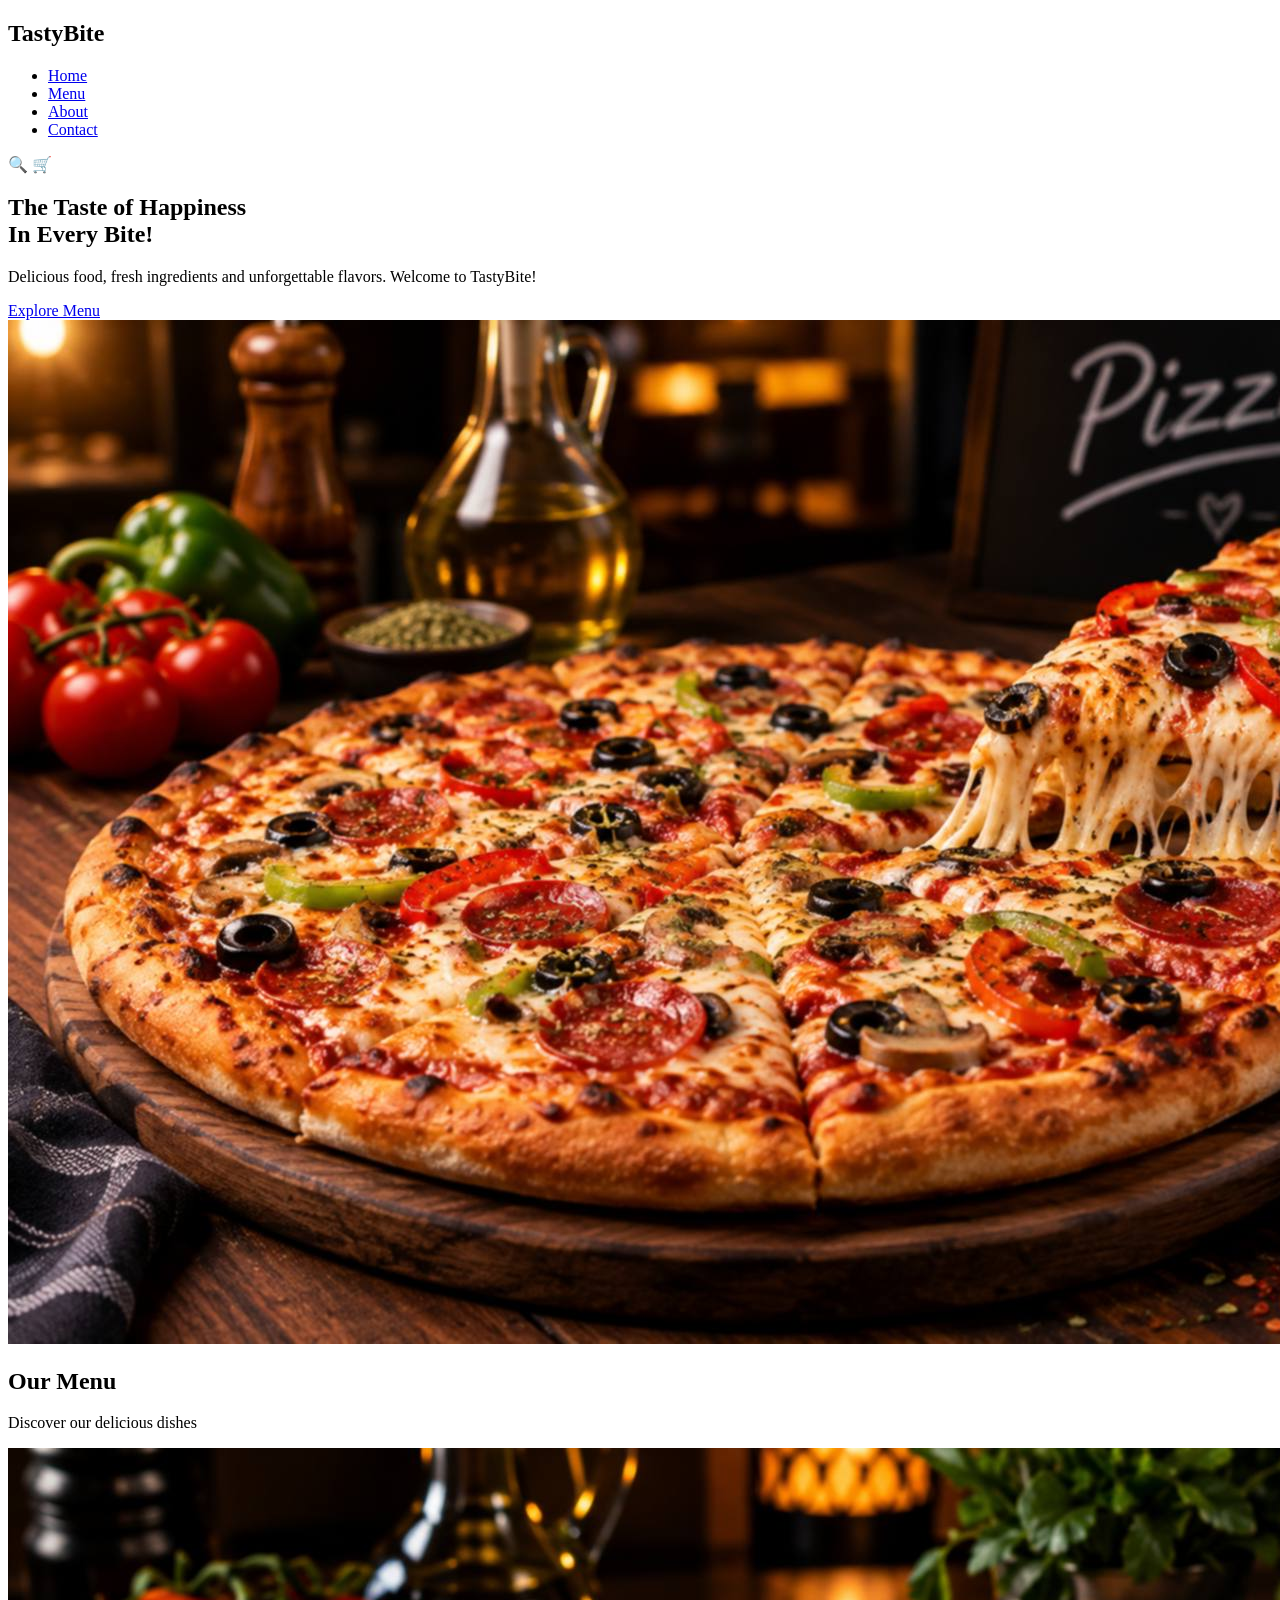
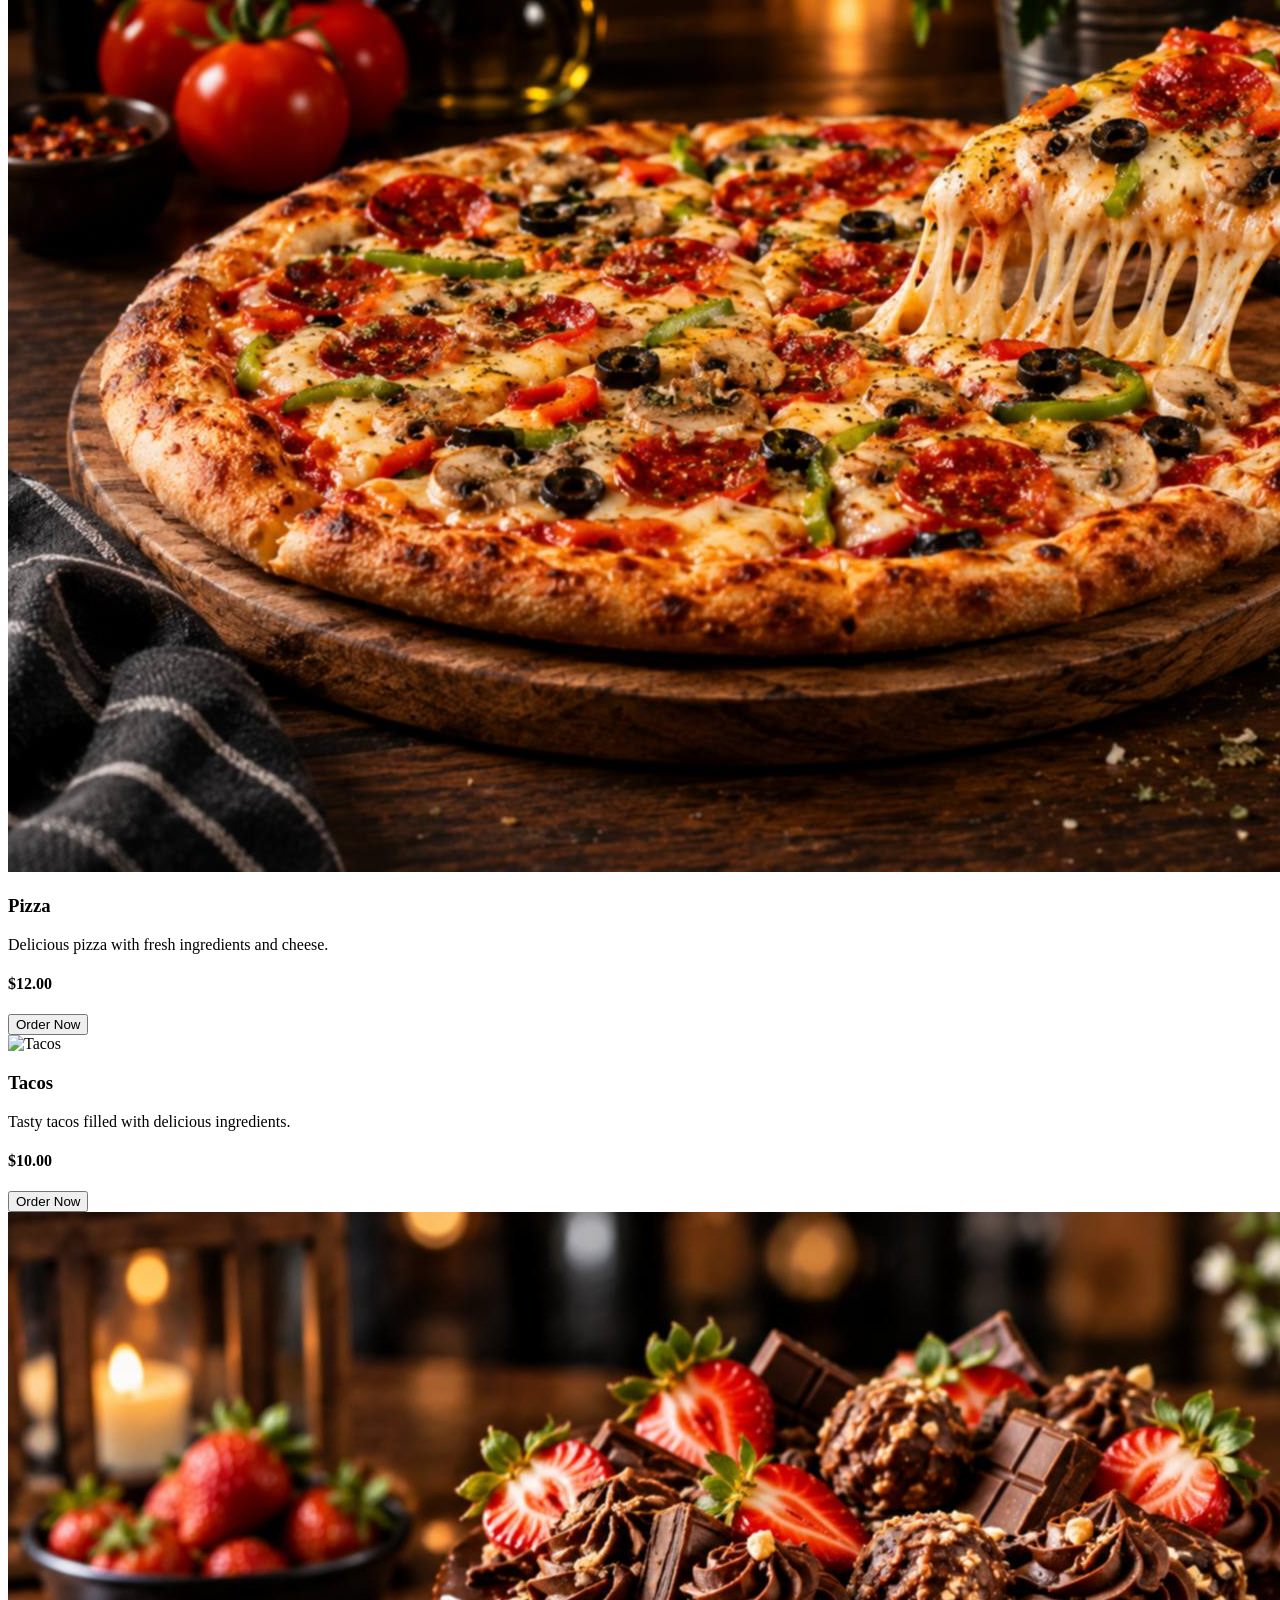
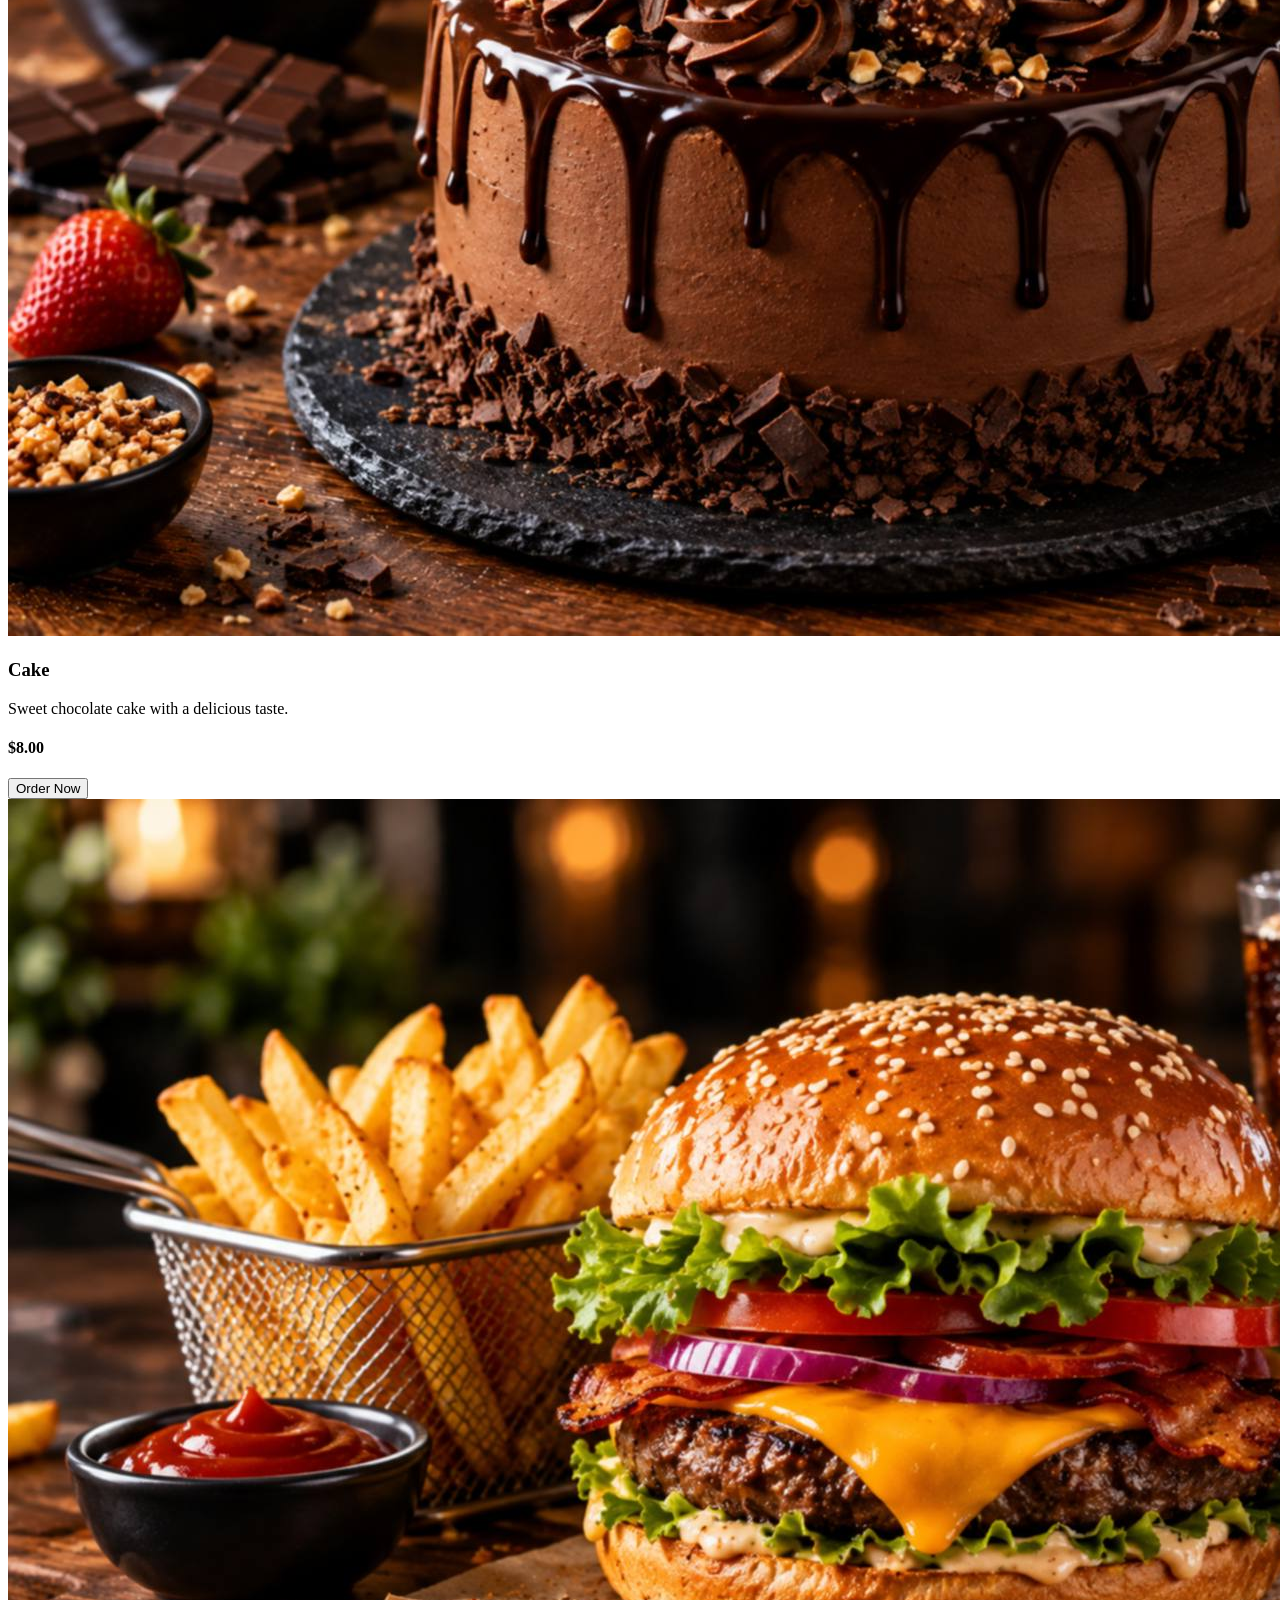
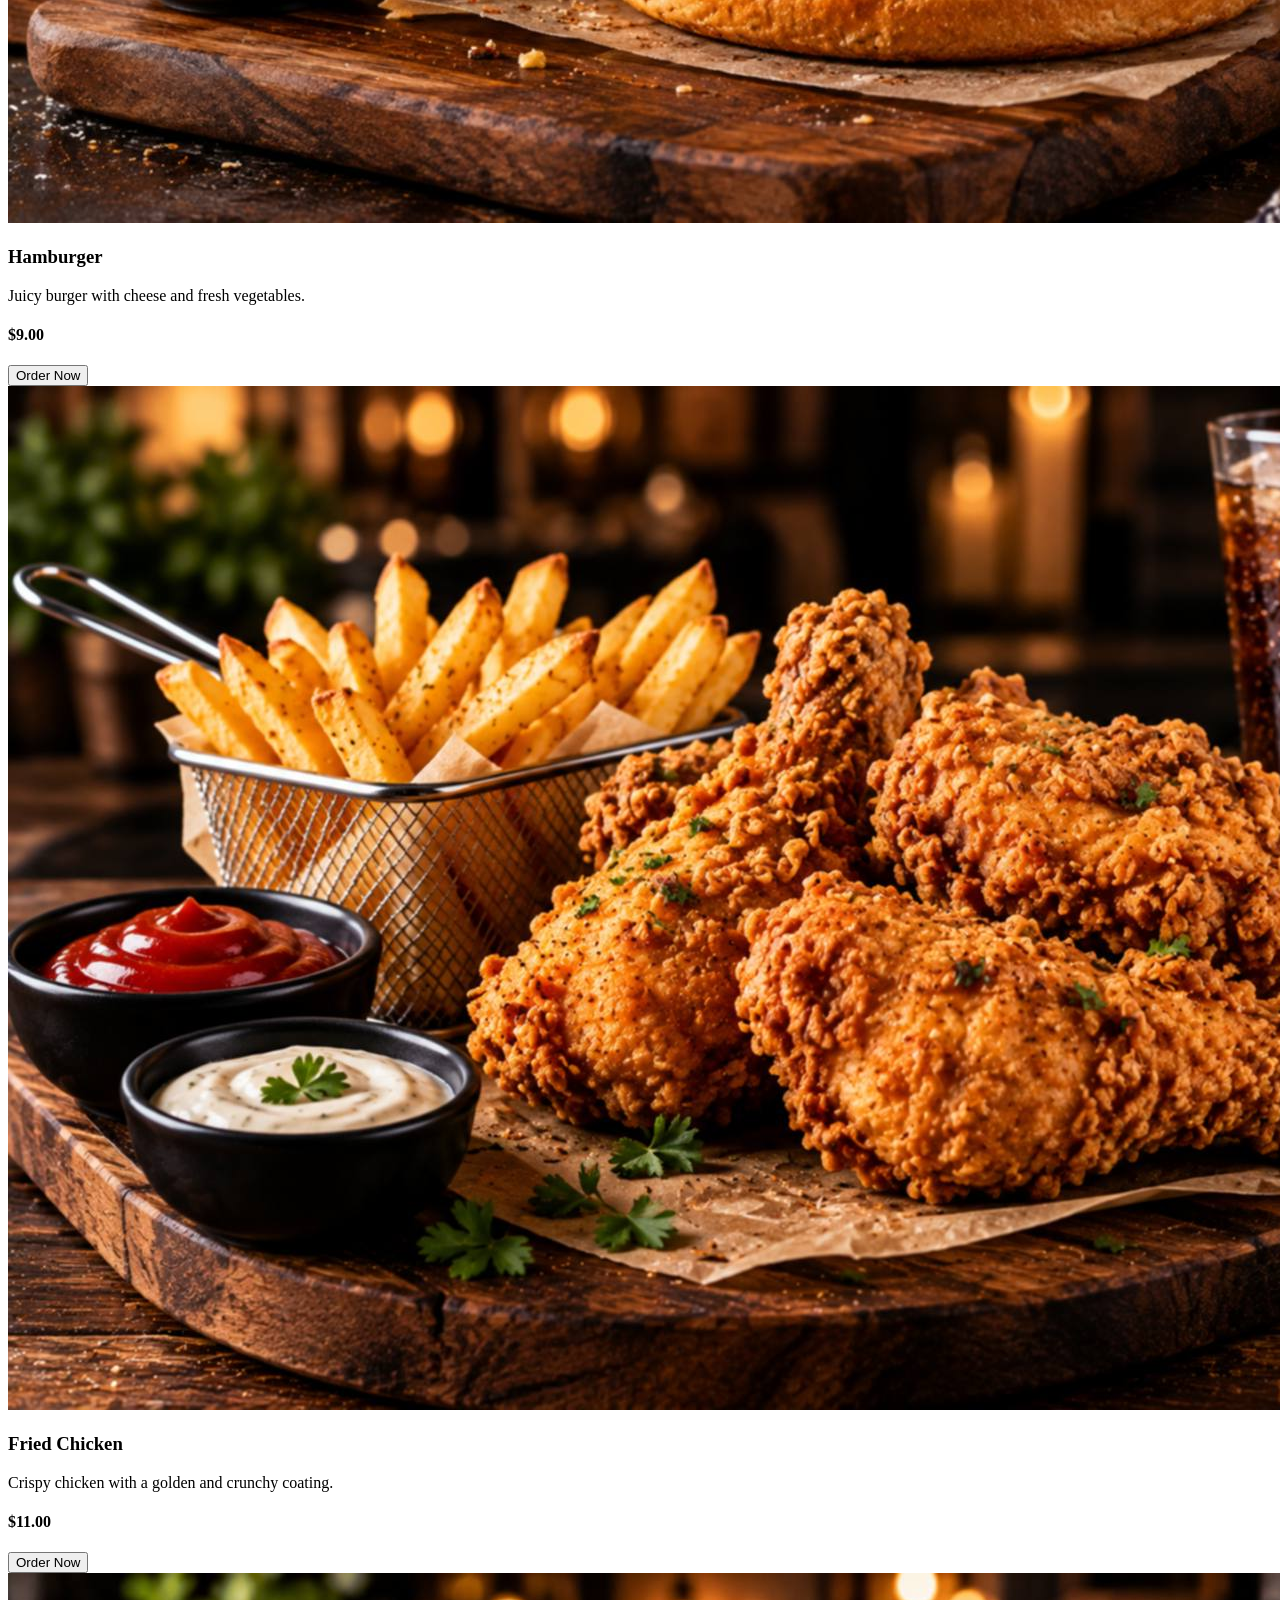
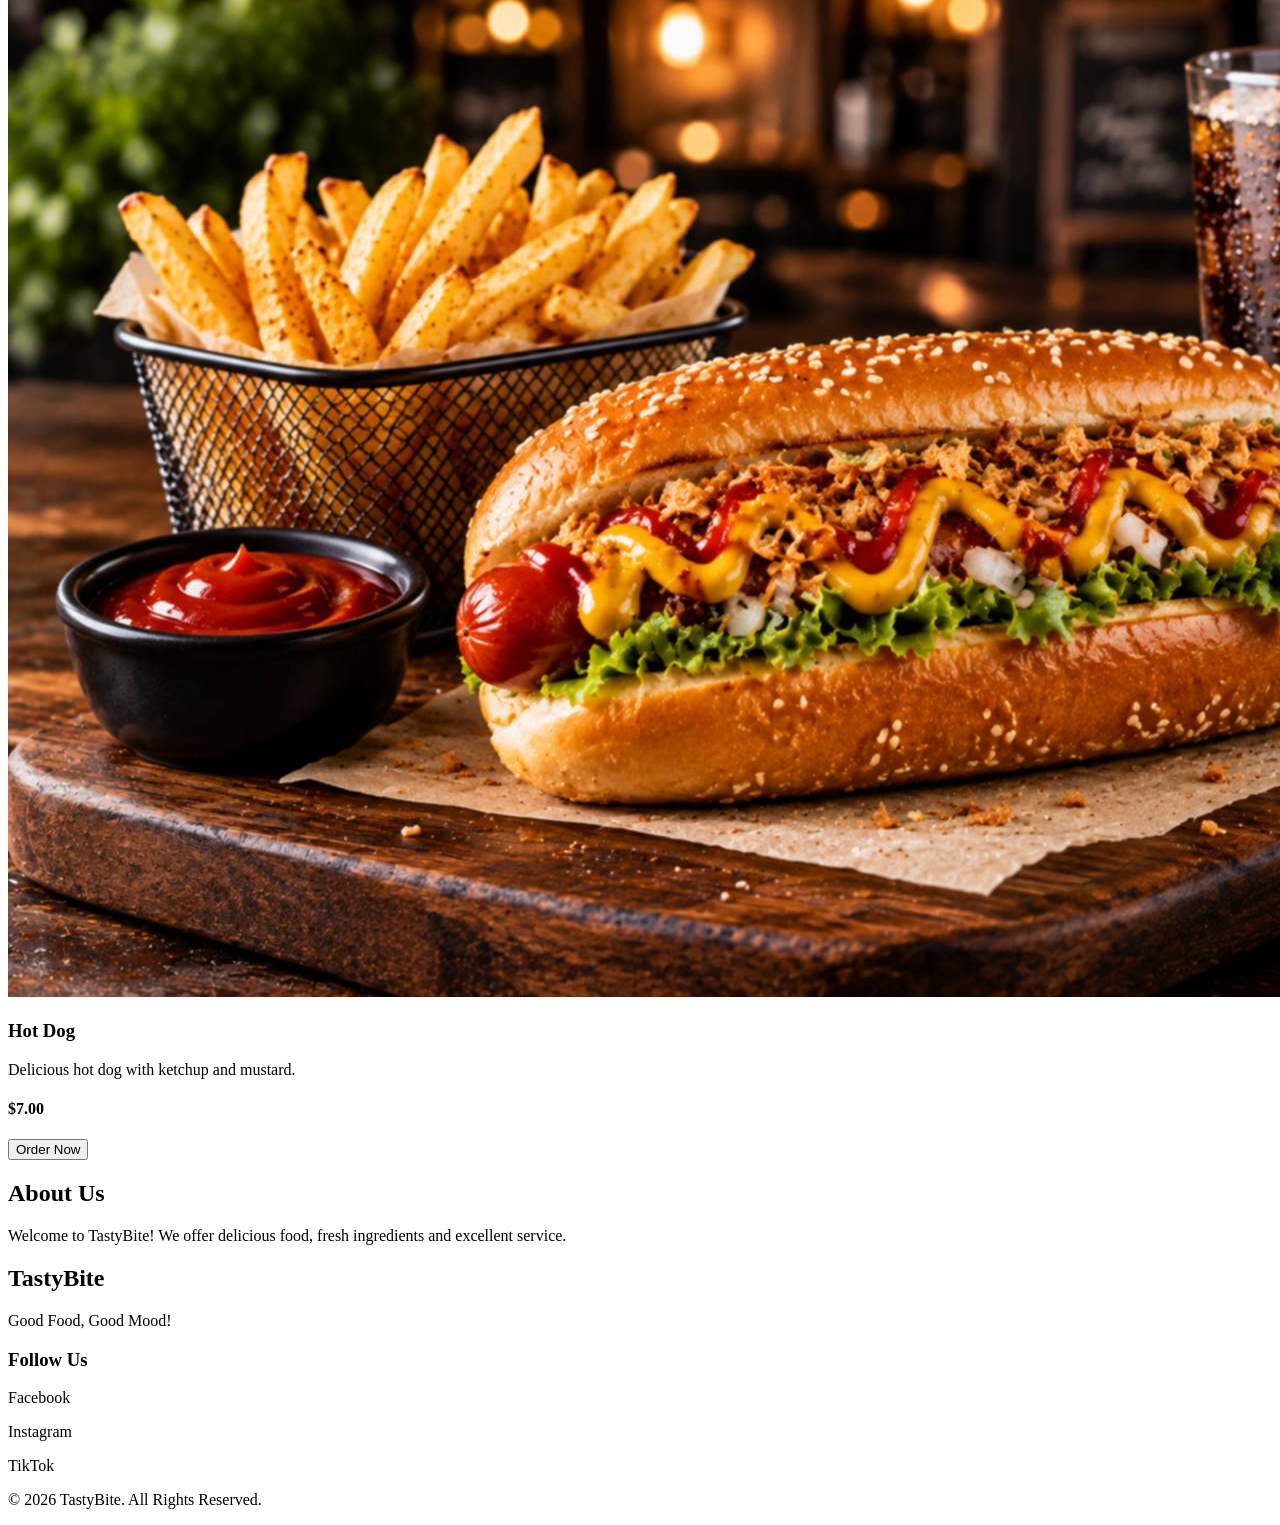
==== index.html @ d276402a "FIRST COMMIT" ====
<!DOCTYPE html>
<html lang="en">
  <head>
    <meta charset="UTF-8" />
    <meta name="viewport" content="width=device-width, initial-scale=1.0" />

    <title>TastyBite - Restaurant</title>

    <link rel="stylesheet" href="style.css" />
  </head>

  <body>
    <!-- HEADER -->
    <header>
      <nav class="navbar">
        <div class="logo">
          <h1>Tasty<span>Bite</span></h1>
        </div>

        <ul class="nav-links">
          <li><a href="#home">Home</a></li>
          <li><a href="#menu">Menu</a></li>
          <li><a href="#about">About</a></li>
          <li><a href="#contact">Contact</a></li>
        </ul>

        <div class="nav-icons">
          <span>🔍</span>
          <span>🛒</span>
        </div>
      </nav>
    </header>

    <!-- HOME SECTION -->
    <section class="hero" id="home">
      <div class="hero-content">
        <h2>
          The Taste of Happiness
          <br />
          In Every Bite!
        </h2>

        <p>
          Delicious food, fresh ingredients and unforgettable flavors. Welcome
          to TastyBite!
        </p>

        <a href="#menu" class="btn">Explore Menu</a>
      </div>

      <div class="hero-image">
        <img src="images/pizza1.jpeg" alt="Delicious Pizza" />
      </div>
    </section>

    <!-- MENU SECTION -->
    <section class="menu" id="menu">
      <div class="section-title">
        <h2>Our <span>Menu</span></h2>

        <p>Discover our delicious dishes</p>
      </div>

      <div class="menu-container">
        <!-- PIZZA -->
        <div class="food-card">
          <img src="images/pizza.jpeg" alt="Pizza" />

          <div class="food-info">
            <h3>Pizza</h3>

            <p>Delicious pizza with fresh ingredients and cheese.</p>

            <h4>$12.00</h4>
            <a href="sarveur.html?food=Pizza">
              <button>Order Now</button>
            </a>
          </div>
        </div>

        <!-- TACOS -->
        <div class="food-card">
          <img src="images/tacos.jpeg" alt="Tacos" />

          <div class="food-info">
            <h3>Tacos</h3>

            <p>Tasty tacos filled with delicious ingredients.</p>

            <h4>$10.00</h4>
            <a href="sarveur.html?food=Tacos">
              <button>Order Now</button>
            </a>
          </div>
        </div>

        <!-- CAKE -->
        <div class="food-card">
          <img src="images/cake.jpeg" alt="Cake" />

          <div class="food-info">
            <h3>Cake</h3>

            <p>Sweet chocolate cake with a delicious taste.</p>

            <h4>$8.00</h4>

            <a href="sarveur.html?food=Cake">
              <button>Order Now</button>
            </a>
          </div>
        </div>

        <!-- HAMBURGER -->
        <div class="food-card">
          <img src="images/hamburger.jpeg" alt="Hamburger" />

          <div class="food-info">
            <h3>Hamburger</h3>

            <p>Juicy burger with cheese and fresh vegetables.</p>

            <h4>$9.00</h4>
            <a href="sarveur.html?food=Hamburger">
              <button>Order Now</button>
            </a>
          </div>
        </div>

        <!-- FRIED CHICKEN -->
        <div class="food-card">
          <img src="images/fried-chicken.jpeg" alt="Fried Chicken" />

          <div class="food-info">
            <h3>Fried Chicken</h3>

            <p>Crispy chicken with a golden and crunchy coating.</p>

            <h4>$11.00</h4>

            <a href="sarveur.html?food=Fried Chicken">
              <button>Order Now</button>
            </a>
          </div>
        </div>

        <!-- HOT DOG -->
        <div class="food-card">
          <img src="images/hot-dog.jpeg" alt="Hot Dog" />

          <div class="food-info">
            <h3>Hot Dog</h3>

            <p>Delicious hot dog with ketchup and mustard.</p>

            <h4>$7.00</h4>
            <a href="sarveur.html?food=Hot Dog">
              <button>Order Now</button>
            </a>
          </div>
        </div>
      </div>
    </section>

    <!-- ABOUT SECTION -->
    <section class="about" id="about">
      <h2>About <span>Us</span></h2>

      <p>
        Welcome to TastyBite! We offer delicious food, fresh ingredients and
        excellent service.
      </p>
    </section>
    <!-- FOOTER -->
    <footer id="contact">
      <div class="footer-content">
        <div class="footer-logo">
          <h2>Tasty<span>Bite</span></h2>
          <p>Good Food, Good Mood!</p>
        </div>
        <div class="social">
          <h3>Follow Us</h3>
          <p>Facebook</p>
          <p>Instagram</p>
          <p>TikTok</p>
        </div>
      </div>

      <p class="copyright">© 2026 TastyBite. All Rights Reserved.</p>
    </footer>

    <script src="script.js"></script>
  </body>
</html>
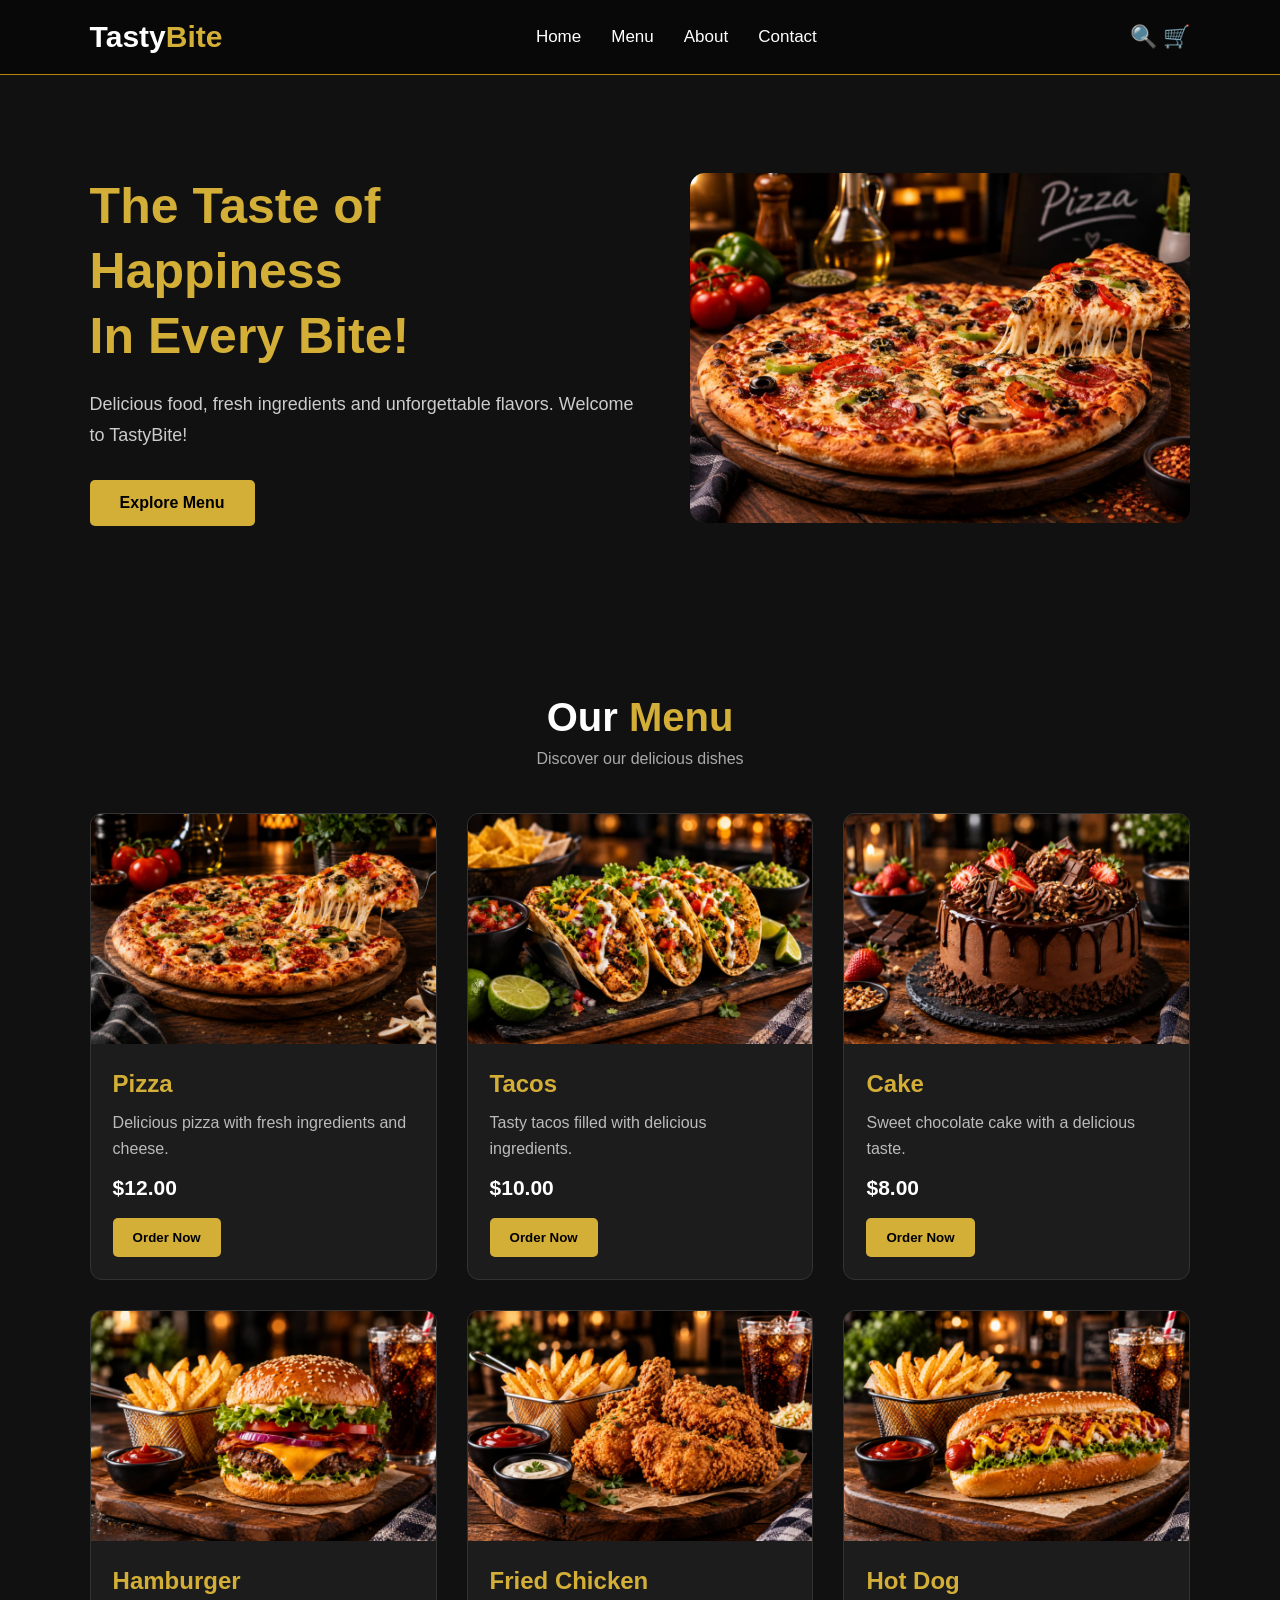
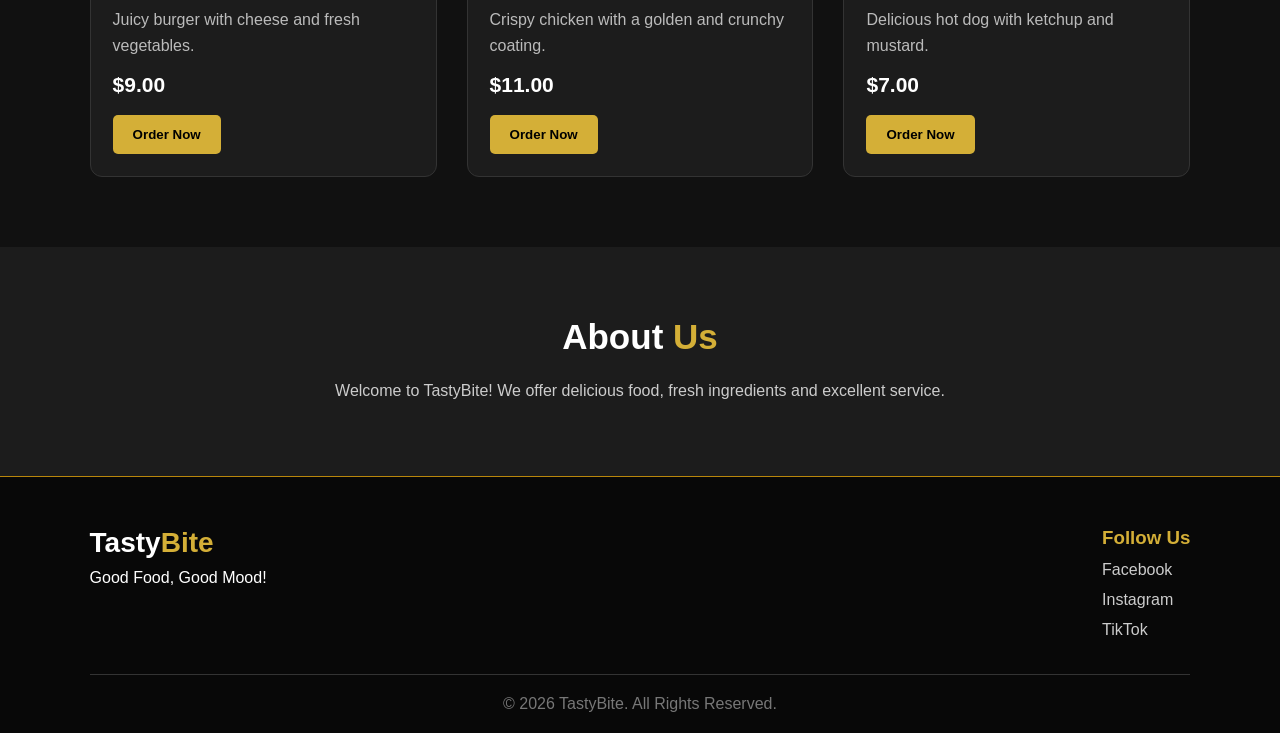
==== commit ada8c5c6: "ajouter JS" ====
--- a/index.html
+++ b/index.html
@@ -72,6 +72,7 @@
             <p>Delicious pizza with fresh ingredients and cheese.</p>
 
             <h4>$12.00</h4>
+
             <a href="sarveur.html?food=Pizza">
               <button>Order Now</button>
             </a>
@@ -88,6 +89,7 @@
             <p>Tasty tacos filled with delicious ingredients.</p>
 
             <h4>$10.00</h4>
+
             <a href="sarveur.html?food=Tacos">
               <button>Order Now</button>
             </a>
@@ -121,6 +123,7 @@
             <p>Juicy burger with cheese and fresh vegetables.</p>
 
             <h4>$9.00</h4>
+
             <a href="sarveur.html?food=Hamburger">
               <button>Order Now</button>
             </a>
@@ -154,6 +157,7 @@
             <p>Delicious hot dog with ketchup and mustard.</p>
 
             <h4>$7.00</h4>
+
             <a href="sarveur.html?food=Hot Dog">
               <button>Order Now</button>
             </a>
@@ -171,15 +175,19 @@
         excellent service.
       </p>
     </section>
+
     <!-- FOOTER -->
     <footer id="contact">
       <div class="footer-content">
         <div class="footer-logo">
           <h2>Tasty<span>Bite</span></h2>
+
           <p>Good Food, Good Mood!</p>
         </div>
+
         <div class="social">
           <h3>Follow Us</h3>
+
           <p>Facebook</p>
           <p>Instagram</p>
           <p>TikTok</p>
@@ -188,7 +196,5 @@
 
       <p class="copyright">© 2026 TastyBite. All Rights Reserved.</p>
     </footer>
-
-    <script src="script.js"></script>
   </body>
 </html>
--- a/style.css
+++ b/style.css
@@ -0,0 +1,434 @@
+/* GENERAL SETTINGS */
+
+* {
+  margin: 0;
+  padding: 0;
+  box-sizing: border-box;
+  font-family: Arial, sans-serif;
+  scroll-behavior: smooth;
+}
+
+body {
+  background-color: #111;
+  color: white;
+}
+
+
+/* NAVBAR */
+
+header {
+  background-color: #080808;
+  padding: 20px 7%;
+  border-bottom: 1px solid #b8860b;
+}
+
+.navbar {
+  display: flex;
+  justify-content: space-between;
+  align-items: center;
+}
+
+.logo h1 {
+  color: white;
+  font-size: 30px;
+}
+
+.logo span,
+.footer-logo span {
+  color: #d4af37;
+}
+
+.nav-links {
+  display: flex;
+  gap: 30px;
+  list-style: none;
+}
+
+.nav-links a {
+  text-decoration: none;
+  color: white;
+  font-size: 17px;
+  transition: 0.3s;
+}
+
+.nav-links a:hover {
+  color: #d4af37;
+}
+
+.nav-icons {
+  font-size: 22px;
+  cursor: pointer;
+}
+
+
+/* HERO SECTION */
+
+.hero {
+  min-height: 550px;
+  padding: 60px 7%;
+  display: flex;
+  align-items: center;
+  justify-content: space-between;
+  gap: 40px;
+}
+
+.hero-content {
+  max-width: 550px;
+}
+
+.hero-content h2 {
+  font-size: 50px;
+  line-height: 1.3;
+  margin-bottom: 20px;
+}
+
+.hero-content h2 {
+  color: #d4af37;
+}
+
+.hero-content p {
+  color: #ccc;
+  font-size: 18px;
+  line-height: 1.7;
+  margin-bottom: 30px;
+}
+
+.btn {
+  display: inline-block;
+  background-color: #d4af37;
+  color: black;
+  padding: 14px 30px;
+  text-decoration: none;
+  border-radius: 5px;
+  font-weight: bold;
+  transition: 0.3s;
+}
+
+.btn:hover {
+  background-color: white;
+  transform: scale(1.05);
+}
+
+.hero-image img {
+  width: 100%;
+  max-width: 500px;
+  height: 350px;
+  object-fit: cover;
+  border-radius: 15px;
+}
+
+
+/* MENU SECTION */
+
+.menu {
+  padding: 70px 7%;
+}
+
+.section-title {
+  text-align: center;
+  margin-bottom: 45px;
+}
+
+.section-title h2 {
+  font-size: 40px;
+  margin-bottom: 10px;
+}
+
+.section-title span {
+  color: #d4af37;
+}
+
+.section-title p {
+  color: #aaa;
+}
+
+
+/* FOOD CARDS */
+
+.menu-container {
+  display: grid;
+  grid-template-columns: repeat(3, 1fr);
+  gap: 30px;
+}
+
+.food-card {
+  background-color: #1c1c1c;
+  border: 1px solid #333;
+  border-radius: 12px;
+  overflow: hidden;
+  transition: 0.3s;
+}
+
+.food-card:hover {
+  transform: translateY(-10px);
+  border-color: #d4af37;
+}
+
+.food-card img {
+  width: 100%;
+  height: 230px;
+  object-fit: cover;
+}
+
+.food-info {
+  padding: 22px;
+}
+
+.food-info h3 {
+  color: #d4af37;
+  font-size: 24px;
+  margin-bottom: 12px;
+}
+
+.food-info p {
+  color: #bbb;
+  line-height: 1.6;
+  margin-bottom: 15px;
+}
+
+.food-info h4 {
+  color: white;
+  font-size: 21px;
+  margin-bottom: 18px;
+}
+
+.food-info button {
+  background-color: #d4af37;
+  color: black;
+  border: none;
+  padding: 12px 20px;
+  border-radius: 5px;
+  font-weight: bold;
+  cursor: pointer;
+  transition: 0.3s;
+}
+
+.food-info button:hover {
+  background-color: white;
+}
+
+
+/* ABOUT SECTION */
+
+.about {
+  text-align: center;
+  padding: 70px 7%;
+  background-color: #1c1c1c;
+}
+
+.about h2 {
+  font-size: 35px;
+  margin-bottom: 20px;
+}
+
+.about span {
+  color: #d4af37;
+}
+
+.about p {
+  color: #ccc;
+  line-height: 1.8;
+  max-width: 650px;
+  margin: auto;
+}
+
+
+/* FOOTER */
+
+footer {
+  background-color: #080808;
+  padding: 50px 7% 20px;
+  border-top: 1px solid #b8860b;
+}
+
+.footer-content {
+  display: flex;
+  justify-content: space-between;
+  gap: 30px;
+  flex-wrap: wrap;
+}
+
+.footer-logo h2 {
+  font-size: 28px;
+  margin-bottom: 10px;
+}
+
+
+.social {
+  display: flex;
+  flex-direction: column;
+  gap: 12px;
+}
+
+
+.social h3 {
+  color: #d4af37;
+}
+
+.footer-links a {
+  color: #ccc;
+  text-decoration: none;
+}
+
+
+.social p {
+  color: #ccc;
+}
+
+.copyright {
+  text-align: center;
+  color: #777;
+  border-top: 1px solid #333;
+  padding-top: 20px;
+  margin-top: 35px;
+}
+
+
+/* TABLET */
+
+@media screen and (max-width: 992px) {
+
+  .menu-container {
+      grid-template-columns: repeat(2, 1fr);
+  }
+
+  .hero-content h2 {
+      font-size: 38px;
+  }
+
+  .hero-image img {
+      height: 300px;
+  }
+
+}
+
+
+/* PHONE */
+
+@media screen and (max-width: 600px) {
+
+  .navbar {
+      flex-direction: column;
+      gap: 20px;
+  }
+
+  .nav-links {
+      gap: 15px;
+      flex-wrap: wrap;
+      justify-content: center;
+  }
+
+  .hero {
+      flex-direction: column;
+      text-align: center;
+      padding: 40px 5%;
+  }
+
+  .hero-content h2 {
+      font-size: 32px;
+  }
+
+  .hero-image img {
+      height: 250px;
+  }
+
+  .menu-container {
+      grid-template-columns: 1fr;
+  }
+
+  .section-title h2 {
+      font-size: 32px;
+  }
+
+  .footer-content {
+      flex-direction: column;
+      text-align: center;
+      align-items: center;
+  }
+
+}
+
+
+/* sarveur */
+
+/* ORDER PAGE */
+
+.order {
+  max-width: 850px;
+  margin: 50px auto;
+  padding: 40px;
+  background: #1c1c1c;
+  border: 1px solid #d4af37;
+  border-radius: 15px;
+}
+
+.order .section-title h2 {
+  color: white;
+}
+
+.order .section-title h2 span {
+  color: #d4af37;
+}
+
+.order .section-title p {
+  color: #aaa;
+}
+
+.order form {
+  display: flex;
+  flex-direction: column;
+  gap: 15px;
+}
+
+.order form input,
+.order form select,
+.order form textarea {
+  width: 100%;
+  padding: 14px;
+  background: #111;
+  color: white;
+  border: 1px solid #444;
+  border-radius: 6px;
+  font-size: 16px;
+  outline: none;
+}
+
+.order form input:focus,
+.order form select:focus,
+.order form textarea:focus {
+  border-color: #d4af37;
+}
+
+.order form label {
+  color: #d4af37;
+  margin-bottom: -10px;
+}
+
+.order form textarea {
+  min-height: 120px;
+  resize: vertical;
+}
+
+.order form button {
+  padding: 15px;
+  background: #d4af37;
+  color: #111;
+  border: none;
+  border-radius: 6px;
+  font-size: 16px;
+  font-weight: bold;
+  cursor: pointer;
+  transition: 0.3s;
+}
+
+.order form button:hover {
+  background: #fff;
+}
+
+/* PHONE */
+@media (max-width: 600px) {
+  .order {
+      margin: 25px 5%;
+      padding: 25px 18px;
+  }
+}
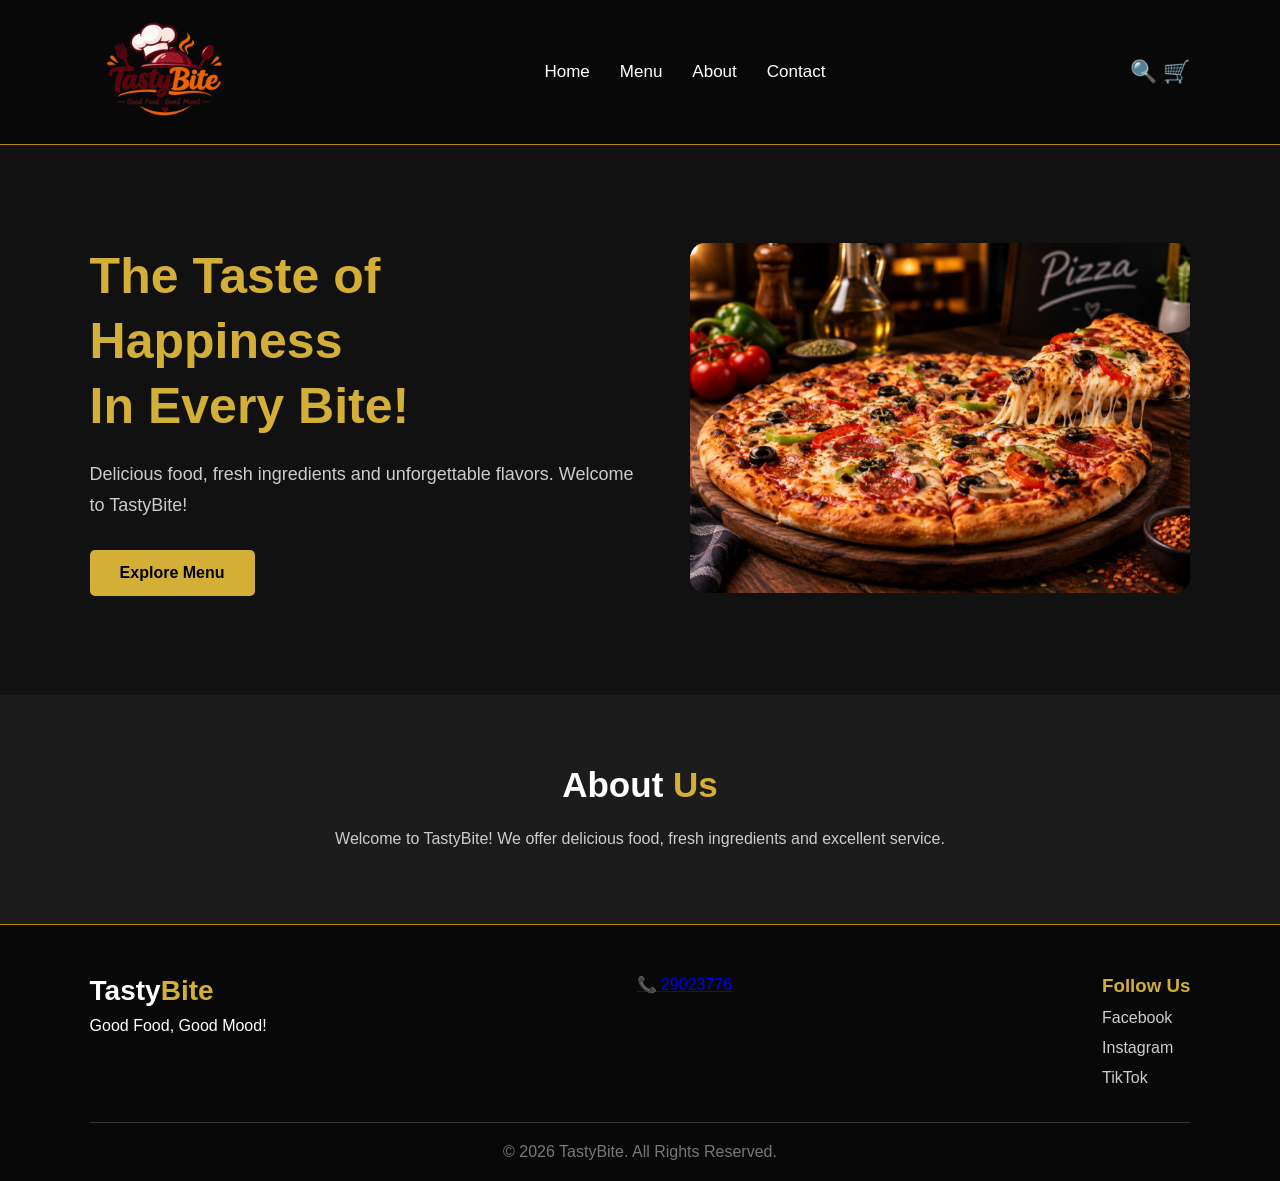
==== commit 82475917: "chounjet" ====
--- a/index.html
+++ b/index.html
@@ -14,12 +14,16 @@
     <header>
       <nav class="navbar">
         <div class="logo">
-          <h1>Tasty<span>Bite</span></h1>
+          <img
+            src="images/Logo gourmand TastyBite chaleureux et coloré.png"
+            alt="logo"
+          />
+          <!-- <h1>Tasty<span>Bite</span></h1> -->
         </div>
 
         <ul class="nav-links">
           <li><a href="#home">Home</a></li>
-          <li><a href="#menu">Menu</a></li>
+          <li><a href="menu.html">Menu</a></li>
           <li><a href="#about">About</a></li>
           <li><a href="#contact">Contact</a></li>
         </ul>
@@ -30,7 +34,6 @@
         </div>
       </nav>
     </header>
-
     <!-- HOME SECTION -->
     <section class="hero" id="home">
       <div class="hero-content">
@@ -45,124 +48,11 @@
           to TastyBite!
         </p>
 
-        <a href="#menu" class="btn">Explore Menu</a>
+        <a href="menu.html" class="btn">Explore Menu</a>
       </div>
 
       <div class="hero-image">
         <img src="images/pizza1.jpeg" alt="Delicious Pizza" />
-      </div>
-    </section>
-
-    <!-- MENU SECTION -->
-    <section class="menu" id="menu">
-      <div class="section-title">
-        <h2>Our <span>Menu</span></h2>
-
-        <p>Discover our delicious dishes</p>
-      </div>
-
-      <div class="menu-container">
-        <!-- PIZZA -->
-        <div class="food-card">
-          <img src="images/pizza.jpeg" alt="Pizza" />
-
-          <div class="food-info">
-            <h3>Pizza</h3>
-
-            <p>Delicious pizza with fresh ingredients and cheese.</p>
-
-            <h4>$12.00</h4>
-
-            <a href="sarveur.html?food=Pizza">
-              <button>Order Now</button>
-            </a>
-          </div>
-        </div>
-
-        <!-- TACOS -->
-        <div class="food-card">
-          <img src="images/tacos.jpeg" alt="Tacos" />
-
-          <div class="food-info">
-            <h3>Tacos</h3>
-
-            <p>Tasty tacos filled with delicious ingredients.</p>
-
-            <h4>$10.00</h4>
-
-            <a href="sarveur.html?food=Tacos">
-              <button>Order Now</button>
-            </a>
-          </div>
-        </div>
-
-        <!-- CAKE -->
-        <div class="food-card">
-          <img src="images/cake.jpeg" alt="Cake" />
-
-          <div class="food-info">
-            <h3>Cake</h3>
-
-            <p>Sweet chocolate cake with a delicious taste.</p>
-
-            <h4>$8.00</h4>
-
-            <a href="sarveur.html?food=Cake">
-              <button>Order Now</button>
-            </a>
-          </div>
-        </div>
-
-        <!-- HAMBURGER -->
-        <div class="food-card">
-          <img src="images/hamburger.jpeg" alt="Hamburger" />
-
-          <div class="food-info">
-            <h3>Hamburger</h3>
-
-            <p>Juicy burger with cheese and fresh vegetables.</p>
-
-            <h4>$9.00</h4>
-
-            <a href="sarveur.html?food=Hamburger">
-              <button>Order Now</button>
-            </a>
-          </div>
-        </div>
-
-        <!-- FRIED CHICKEN -->
-        <div class="food-card">
-          <img src="images/fried-chicken.jpeg" alt="Fried Chicken" />
-
-          <div class="food-info">
-            <h3>Fried Chicken</h3>
-
-            <p>Crispy chicken with a golden and crunchy coating.</p>
-
-            <h4>$11.00</h4>
-
-            <a href="sarveur.html?food=Fried Chicken">
-              <button>Order Now</button>
-            </a>
-          </div>
-        </div>
-
-        <!-- HOT DOG -->
-        <div class="food-card">
-          <img src="images/hot-dog.jpeg" alt="Hot Dog" />
-
-          <div class="food-info">
-            <h3>Hot Dog</h3>
-
-            <p>Delicious hot dog with ketchup and mustard.</p>
-
-            <h4>$7.00</h4>
-
-            <a href="sarveur.html?food=Hot Dog">
-              <button>Order Now</button>
-            </a>
-          </div>
-        </div>
       </div>
     </section>
 
@@ -175,8 +65,7 @@
         excellent service.
       </p>
     </section>
-
-    <!-- FOOTER -->
+    <!-- footer -->
     <footer id="contact">
       <div class="footer-content">
         <div class="footer-logo">
@@ -184,7 +73,9 @@
 
           <p>Good Food, Good Mood!</p>
         </div>
-
+        <div>
+          <a href="tel:+21629023776"> 📞 29023776 </a>
+        </div>
         <div class="social">
           <h3>Follow Us</h3>
 
--- a/style.css
+++ b/style.css
@@ -27,7 +27,11 @@
   justify-content: space-between;
   align-items: center;
 }
-
+.logo img{
+  width: 150px;
+  height: auto;
+
+}
 .logo h1 {
   color: white;
   font-size: 30px;
@@ -289,15 +293,15 @@
 @media screen and (max-width: 992px) {
 
   .menu-container {
-      grid-template-columns: repeat(2, 1fr);
+    grid-template-columns: repeat(2, 1fr);
   }
 
   .hero-content h2 {
-      font-size: 38px;
+    font-size: 38px;
   }
 
   .hero-image img {
-      height: 300px;
+    height: 300px;
   }
 
 }
@@ -308,42 +312,42 @@
 @media screen and (max-width: 600px) {
 
   .navbar {
-      flex-direction: column;
-      gap: 20px;
+    flex-direction: column;
+    gap: 20px;
   }
 
   .nav-links {
-      gap: 15px;
-      flex-wrap: wrap;
-      justify-content: center;
+    gap: 15px;
+    flex-wrap: wrap;
+    justify-content: center;
   }
 
   .hero {
-      flex-direction: column;
-      text-align: center;
-      padding: 40px 5%;
+    flex-direction: column;
+    text-align: center;
+    padding: 40px 5%;
   }
 
   .hero-content h2 {
-      font-size: 32px;
+    font-size: 32px;
   }
 
   .hero-image img {
-      height: 250px;
+    height: 250px;
   }
 
   .menu-container {
-      grid-template-columns: 1fr;
+    grid-template-columns: 1fr;
   }
 
   .section-title h2 {
-      font-size: 32px;
+    font-size: 32px;
   }
 
   .footer-content {
-      flex-direction: column;
-      text-align: center;
-      align-items: center;
+    flex-direction: column;
+    text-align: center;
+    align-items: center;
   }
 
 }
@@ -351,7 +355,6 @@
 
 /* sarveur */
 
-/* ORDER PAGE */
 
 .order {
   max-width: 850px;
@@ -428,7 +431,7 @@
 /* PHONE */
 @media (max-width: 600px) {
   .order {
-      margin: 25px 5%;
-      padding: 25px 18px;
+    margin: 25px 5%;
+    padding: 25px 18px;
   }
 }
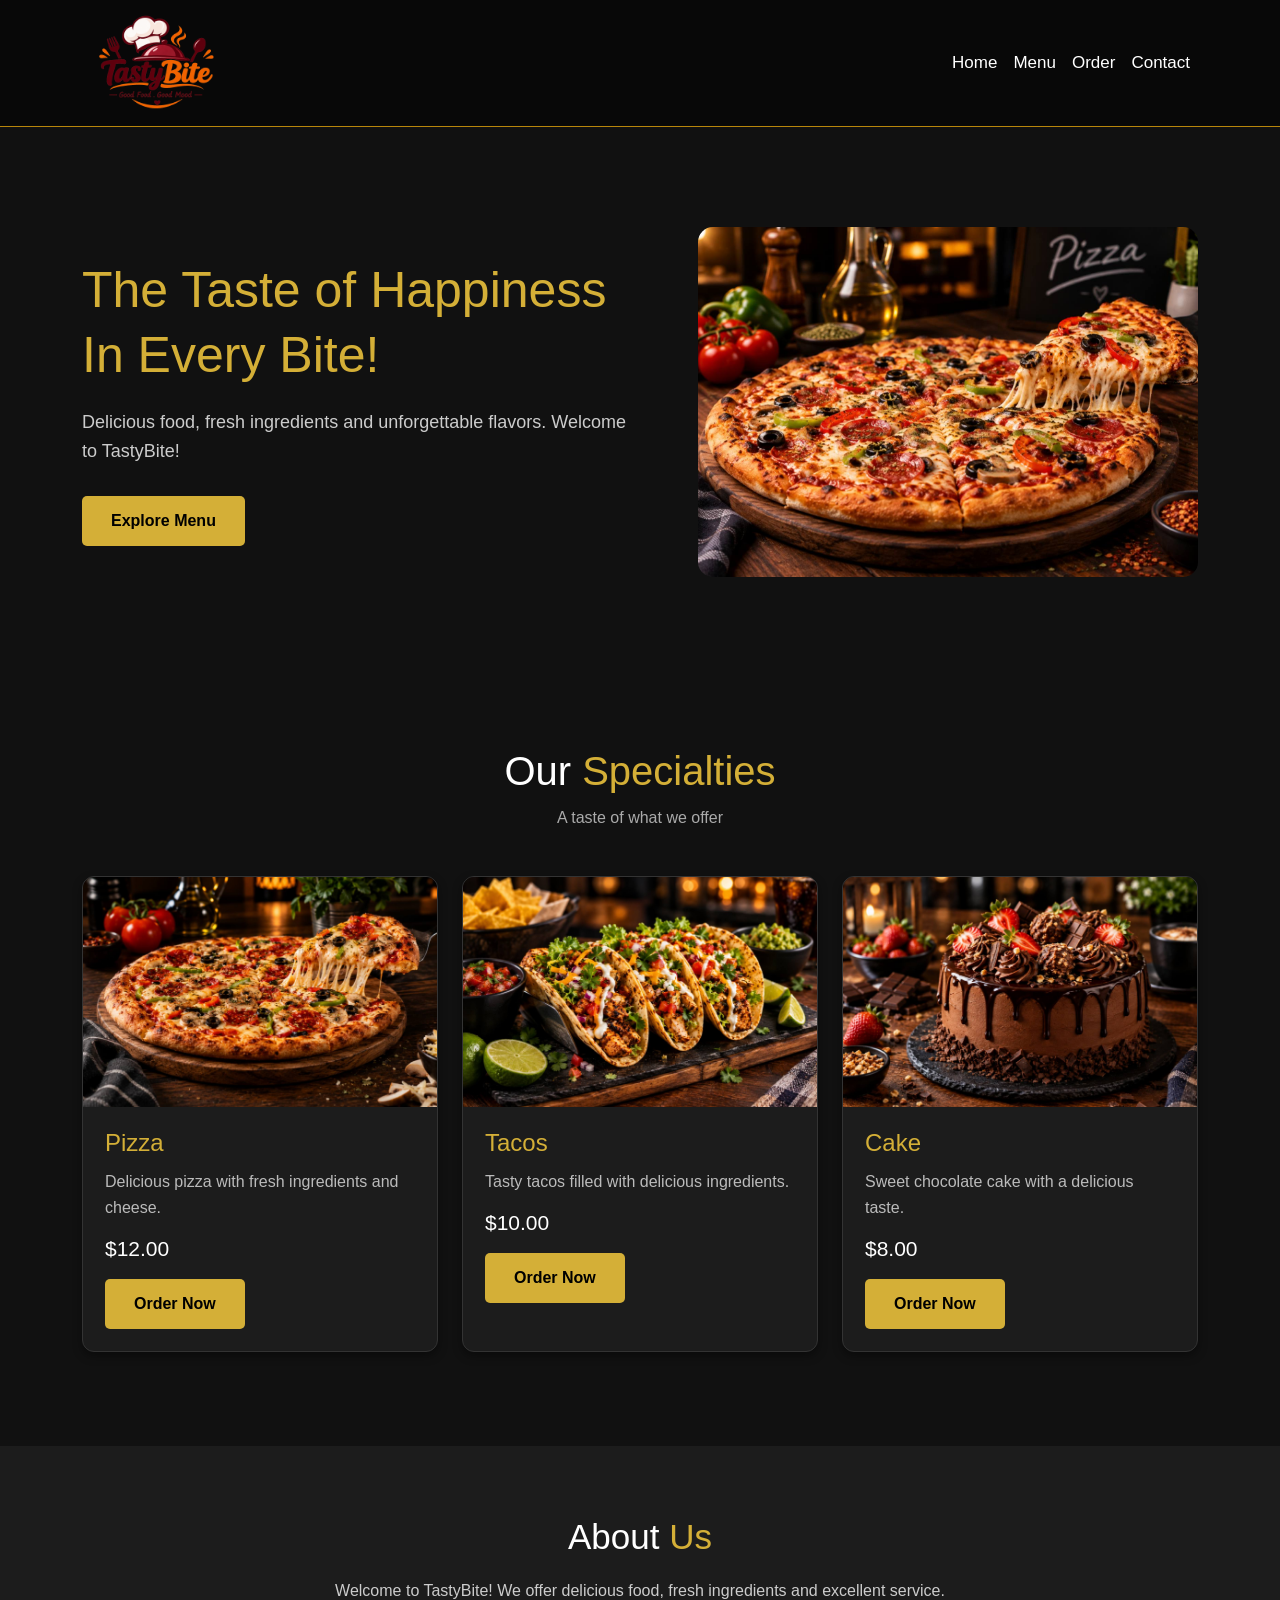
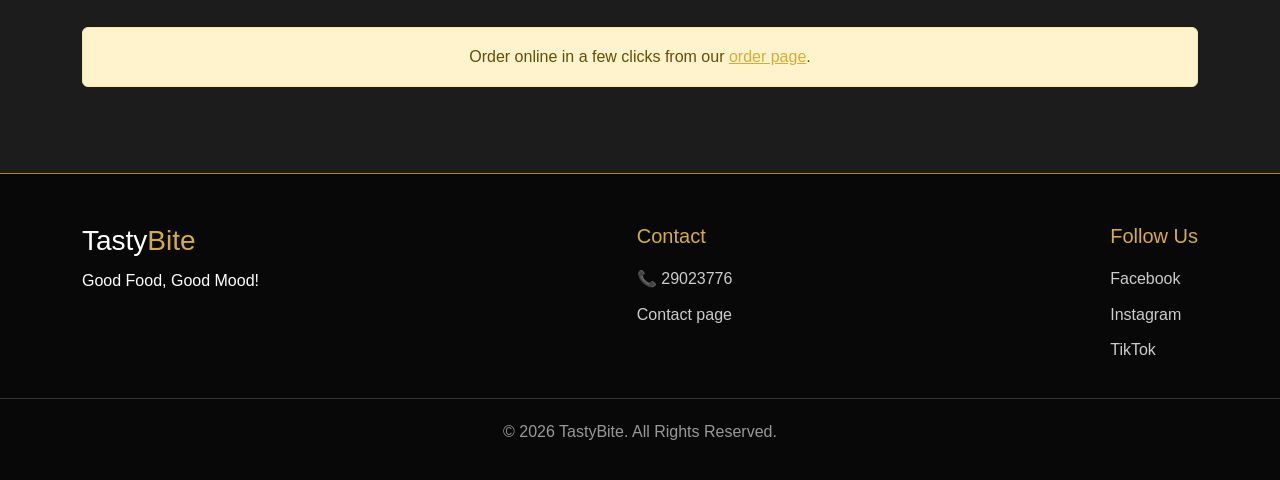
==== commit 4f9f0c72: "mesajour" ====
--- a/index.html
+++ b/index.html
@@ -1,91 +1,119 @@
 <!DOCTYPE html>
 <html lang="en">
-  <head>
-    <meta charset="UTF-8" />
-    <meta name="viewport" content="width=device-width, initial-scale=1.0" />
+<head>
+  <meta charset="UTF-8">
+  <meta name="viewport" content="width=device-width, initial-scale=1.0">
+  <title>TastyBite - Home</title>
+  <link href="https://cdn.jsdelivr.net/npm/bootstrap@5.3.3/dist/css/bootstrap.min.css" rel="stylesheet">
+  <link rel="stylesheet" href="style.css">
+</head>
+<body>
+  <header>
+    <nav class="navbar navbar-expand-lg navbar-dark">
+      <div class="container">
+        <a class="navbar-brand logo" href="index.html"><img src="images/Logo.png" alt="Logo TastyBite"></a>
+        <button class="navbar-toggler" type="button" data-bs-toggle="collapse" data-bs-target="#menuNav">
+          <span class="navbar-toggler-icon"></span>
+        </button>
+        <div class="collapse navbar-collapse" id="menuNav">
+          <ul class="navbar-nav ms-auto nav-links">
+            <li class="nav-item"><a class="nav-link" href="index.html">Home</a></li>
+            <li class="nav-item"><a class="nav-link" href="menu.html">Menu</a></li>
+            <li class="nav-item"><a class="nav-link" href="order.html">Order</a></li>
+            <li class="nav-item"><a class="nav-link" href="contact.html">Contact</a></li>
+          </ul>
+        </div>
+      </div>
+    </nav>
+  </header>
 
-    <title>TastyBite - Restaurant</title>
-
-    <link rel="stylesheet" href="style.css" />
-  </head>
-
-  <body>
-    <!-- HEADER -->
-    <header>
-      <nav class="navbar">
-        <div class="logo">
-          <img
-            src="images/Logo gourmand TastyBite chaleureux et coloré.png"
-            alt="logo"
-          />
-          <!-- <h1>Tasty<span>Bite</span></h1> -->
+  <main>
+    <section class="hero" id="home">
+      <div class="container hero-flex">
+        <div class="hero-content">
+          <h1>The Taste of Happiness <br>In Every Bite!</h1>
+          <p>Delicious food, fresh ingredients and unforgettable flavors. Welcome to TastyBite!</p>
+          <a href="menu.html" class="btn btn-gold">Explore Menu</a>
         </div>
-
-        <ul class="nav-links">
-          <li><a href="#home">Home</a></li>
-          <li><a href="menu.html">Menu</a></li>
-          <li><a href="#about">About</a></li>
-          <li><a href="#contact">Contact</a></li>
-        </ul>
-
-        <div class="nav-icons">
-          <span>🔍</span>
-          <span>🛒</span>
+        <div class="hero-image">
+          <img src="images/pizza1.jpeg" alt="Delicious Pizza">
         </div>
-      </nav>
-    </header>
-    <!-- HOME SECTION -->
-    <section class="hero" id="home">
-      <div class="hero-content">
-        <h2>
-          The Taste of Happiness
-          <br />
-          In Every Bite!
-        </h2>
-
-        <p>
-          Delicious food, fresh ingredients and unforgettable flavors. Welcome
-          to TastyBite!
-        </p>
-
-        <a href="menu.html" class="btn">Explore Menu</a>
-      </div>
-
-      <div class="hero-image">
-        <img src="images/pizza1.jpeg" alt="Delicious Pizza" />
       </div>
     </section>
 
-    <!-- ABOUT SECTION -->
-    <section class="about" id="about">
-      <h2>About <span>Us</span></h2>
+    <section class="menu">
+      <div class="container">
+        <div class="section-title">
+          <h2>Our <span>Specialties</span></h2>
+          <p>A taste of what we offer</p>
+        </div>
+        <div class="row">
+        <div class="col-12 col-md-6 col-lg-4 mb-4">
+          <article class="food-card">
+            <img src="images/pizza.jpeg" alt="Pizza">
+            <div class="food-info">
+              <h3>Pizza</h3>
+              <p>Delicious pizza with fresh ingredients and cheese.</p>
+              <h4>$12.00</h4>
+              <a href="order.html?food=Pizza" class="btn btn-gold">Order Now</a>
+            </div>
+          </article>
+        </div>
+        <div class="col-12 col-md-6 col-lg-4 mb-4">
+          <article class="food-card">
+            <img src="images/tacos.jpeg" alt="Tacos">
+            <div class="food-info">
+              <h3>Tacos</h3>
+              <p>Tasty tacos filled with delicious ingredients.</p>
+              <h4>$10.00</h4>
+              <a href="order.html?food=Tacos" class="btn btn-gold">Order Now</a>
+            </div>
+          </article>
+        </div>
+        <div class="col-12 col-md-6 col-lg-4 mb-4">
+          <article class="food-card">
+            <img src="images/cake.jpeg" alt="Cake">
+            <div class="food-info">
+              <h3>Cake</h3>
+              <p>Sweet chocolate cake with a delicious taste.</p>
+              <h4>$8.00</h4>
+              <a href="order.html?food=Cake" class="btn btn-gold">Order Now</a>
+            </div>
+          </article>
+        </div>
 
-      <p>
-        Welcome to TastyBite! We offer delicious food, fresh ingredients and
-        excellent service.
-      </p>
-    </section>
-    <!-- footer -->
-    <footer id="contact">
-      <div class="footer-content">
-        <div class="footer-logo">
-          <h2>Tasty<span>Bite</span></h2>
-
-          <p>Good Food, Good Mood!</p>
-        </div>
-        <div>
-          <a href="tel:+21629023776"> 📞 29023776 </a>
-        </div>
-        <div class="social">
-          <h3>Follow Us</h3>
-
-          <p>Facebook</p>
-          <p>Instagram</p>
-          <p>TikTok</p>
         </div>
       </div>
+    </section>
 
-      <p class="copyright">© 2026 TastyBite. All Rights Reserved.</p>
-    </footer>
-  </body>
+    <section class="about" id="about">
+      <div class="container">
+        <h2>About <span>Us</span></h2>
+        <p>Welcome to TastyBite! We offer delicious food, fresh ingredients and excellent service.</p>
+        <aside class="alert alert-warning mt-4">Order online in a few clicks from our <a href="order.html">order page</a>.</aside>
+      </div>
+    </section>
+  </main>
+  <footer>
+    <div class="container footer-content">
+      <div class="footer-logo">
+        <h2>Tasty<span>Bite</span></h2>
+        <p>Good Food, Good Mood!</p>
+      </div>
+      <div class="contact-info">
+        <h3>Contact</h3>
+        <a href="tel:+21629023776">&#128222; 29023776</a>
+        <a href="contact.html">Contact page</a>
+      </div>
+      <div class="social">
+        <h3>Follow Us</h3>
+        <a href="https://facebook.com" target="_blank">Facebook</a>
+        <a href="https://instagram.com" target="_blank">Instagram</a>
+        <a href="https://tiktok.com" target="_blank">TikTok</a>
+      </div>
+    </div>
+    <p class="copyright">&copy; 2026 TastyBite. All Rights Reserved.</p>
+  </footer>
+  <script src="https://cdn.jsdelivr.net/npm/bootstrap@5.3.3/dist/js/bootstrap.bundle.min.js"></script>
+</body>
 </html>
--- a/style.css
+++ b/style.css
@@ -1,55 +1,37 @@
-/* GENERAL SETTINGS */
-
+/* ===== GENERAL ===== */
 * {
   margin: 0;
   padding: 0;
   box-sizing: border-box;
+}
+
+body {
   font-family: Arial, sans-serif;
-  scroll-behavior: smooth;
-}
-
-body {
   background-color: #111;
   color: white;
-}
-
-
-/* NAVBAR */
-
+  line-height: 1.6;
+}
+
+a {
+  color: #d4af37;
+}
+
+img {
+  max-width: 100%;
+}
+
+/* ===== HEADER / NAVBAR ===== */
 header {
   background-color: #080808;
-  padding: 20px 7%;
   border-bottom: 1px solid #b8860b;
 }
 
-.navbar {
-  display: flex;
-  justify-content: space-between;
-  align-items: center;
-}
-.logo img{
+.logo img {
   width: 150px;
   height: auto;
-
-}
-.logo h1 {
-  color: white;
-  font-size: 30px;
-}
-
-.logo span,
-.footer-logo span {
-  color: #d4af37;
-}
-
-.nav-links {
-  display: flex;
-  gap: 30px;
-  list-style: none;
 }
 
 .nav-links a {
-  text-decoration: none;
   color: white;
   font-size: 17px;
   transition: 0.3s;
@@ -59,17 +41,31 @@
   color: #d4af37;
 }
 
-.nav-icons {
-  font-size: 22px;
-  cursor: pointer;
-}
-
-
-/* HERO SECTION */
-
+/* ===== BUTTONS (Bootstrap + CSS perso, chargé après Bootstrap) ===== */
+.btn-gold {
+  background-color: #d4af37;
+  color: black;
+  padding: 12px 28px;
+  border-radius: 5px;
+  font-weight: bold;
+  transition: 0.3s;
+}
+
+.btn-gold:hover {
+  background-color: white;
+  color: black;
+  transform: scale(1.05);
+}
+
+/* ===== HERO (Flexbox) ===== */
 .hero {
   min-height: 550px;
-  padding: 60px 7%;
+  padding: 60px 0;
+  display: flex;
+  align-items: center;
+}
+
+.hero-flex {
   display: flex;
   align-items: center;
   justify-content: space-between;
@@ -80,37 +76,17 @@
   max-width: 550px;
 }
 
-.hero-content h2 {
+.hero-content h1 {
   font-size: 50px;
   line-height: 1.3;
   margin-bottom: 20px;
-}
-
-.hero-content h2 {
   color: #d4af37;
 }
 
 .hero-content p {
   color: #ccc;
   font-size: 18px;
-  line-height: 1.7;
   margin-bottom: 30px;
-}
-
-.btn {
-  display: inline-block;
-  background-color: #d4af37;
-  color: black;
-  padding: 14px 30px;
-  text-decoration: none;
-  border-radius: 5px;
-  font-weight: bold;
-  transition: 0.3s;
-}
-
-.btn:hover {
-  background-color: white;
-  transform: scale(1.05);
 }
 
 .hero-image img {
@@ -121,11 +97,9 @@
   border-radius: 15px;
 }
 
-
-/* MENU SECTION */
-
+/* ===== SECTIONS ===== */
 .menu {
-  padding: 70px 7%;
+  padding: 70px 0;
 }
 
 .section-title {
@@ -138,7 +112,9 @@
   margin-bottom: 10px;
 }
 
-.section-title span {
+.section-title span,
+.about span,
+.footer-logo span {
   color: #d4af37;
 }
 
@@ -146,21 +122,15 @@
   color: #aaa;
 }
 
-
-/* FOOD CARDS */
-
-.menu-container {
-  display: grid;
-  grid-template-columns: repeat(3, 1fr);
-  gap: 30px;
-}
-
+/* ===== CARDS ===== */
 .food-card {
+  height: 100%;
   background-color: #1c1c1c;
   border: 1px solid #333;
   border-radius: 12px;
   overflow: hidden;
   transition: 0.3s;
+  box-shadow: 0 4px 10px rgba(0, 0, 0, 0.4);
 }
 
 .food-card:hover {
@@ -186,37 +156,18 @@
 
 .food-info p {
   color: #bbb;
-  line-height: 1.6;
   margin-bottom: 15px;
 }
 
 .food-info h4 {
-  color: white;
   font-size: 21px;
   margin-bottom: 18px;
 }
 
-.food-info button {
-  background-color: #d4af37;
-  color: black;
-  border: none;
-  padding: 12px 20px;
-  border-radius: 5px;
-  font-weight: bold;
-  cursor: pointer;
-  transition: 0.3s;
-}
-
-.food-info button:hover {
-  background-color: white;
-}
-
-
-/* ABOUT SECTION */
-
+/* ===== ABOUT ===== */
 .about {
   text-align: center;
-  padding: 70px 7%;
+  padding: 70px 0;
   background-color: #1c1c1c;
 }
 
@@ -225,137 +176,13 @@
   margin-bottom: 20px;
 }
 
-.about span {
-  color: #d4af37;
-}
-
 .about p {
   color: #ccc;
-  line-height: 1.8;
   max-width: 650px;
   margin: auto;
 }
 
-
-/* FOOTER */
-
-footer {
-  background-color: #080808;
-  padding: 50px 7% 20px;
-  border-top: 1px solid #b8860b;
-}
-
-.footer-content {
-  display: flex;
-  justify-content: space-between;
-  gap: 30px;
-  flex-wrap: wrap;
-}
-
-.footer-logo h2 {
-  font-size: 28px;
-  margin-bottom: 10px;
-}
-
-
-.social {
-  display: flex;
-  flex-direction: column;
-  gap: 12px;
-}
-
-
-.social h3 {
-  color: #d4af37;
-}
-
-.footer-links a {
-  color: #ccc;
-  text-decoration: none;
-}
-
-
-.social p {
-  color: #ccc;
-}
-
-.copyright {
-  text-align: center;
-  color: #777;
-  border-top: 1px solid #333;
-  padding-top: 20px;
-  margin-top: 35px;
-}
-
-
-/* TABLET */
-
-@media screen and (max-width: 992px) {
-
-  .menu-container {
-    grid-template-columns: repeat(2, 1fr);
-  }
-
-  .hero-content h2 {
-    font-size: 38px;
-  }
-
-  .hero-image img {
-    height: 300px;
-  }
-
-}
-
-
-/* PHONE */
-
-@media screen and (max-width: 600px) {
-
-  .navbar {
-    flex-direction: column;
-    gap: 20px;
-  }
-
-  .nav-links {
-    gap: 15px;
-    flex-wrap: wrap;
-    justify-content: center;
-  }
-
-  .hero {
-    flex-direction: column;
-    text-align: center;
-    padding: 40px 5%;
-  }
-
-  .hero-content h2 {
-    font-size: 32px;
-  }
-
-  .hero-image img {
-    height: 250px;
-  }
-
-  .menu-container {
-    grid-template-columns: 1fr;
-  }
-
-  .section-title h2 {
-    font-size: 32px;
-  }
-
-  .footer-content {
-    flex-direction: column;
-    text-align: center;
-    align-items: center;
-  }
-
-}
-
-
-/* sarveur */
-
-
+/* ===== FORMS (order + contact) ===== */
 .order {
   max-width: 850px;
   margin: 50px auto;
@@ -365,27 +192,18 @@
   border-radius: 15px;
 }
 
-.order .section-title h2 {
-  color: white;
-}
-
-.order .section-title h2 span {
-  color: #d4af37;
-}
-
-.order .section-title p {
-  color: #aaa;
-}
-
 .order form {
   display: flex;
   flex-direction: column;
-  gap: 15px;
-}
-
-.order form input,
-.order form select,
-.order form textarea {
+  gap: 12px;
+}
+
+.order input[type="text"],
+.order input[type="email"],
+.order input[type="tel"],
+.order input[type="number"],
+.order select,
+.order textarea {
   width: 100%;
   padding: 14px;
   background: #111;
@@ -393,43 +211,150 @@
   border: 1px solid #444;
   border-radius: 6px;
   font-size: 16px;
+}
+
+.order input:focus,
+.order select:focus,
+.order textarea:focus {
+  border-color: #d4af37;
   outline: none;
 }
 
-.order form input:focus,
-.order form select:focus,
-.order form textarea:focus {
-  border-color: #d4af37;
-}
-
-.order form label {
-  color: #d4af37;
-  margin-bottom: -10px;
-}
-
-.order form textarea {
-  min-height: 120px;
-  resize: vertical;
-}
-
-.order form button {
-  padding: 15px;
-  background: #d4af37;
-  color: #111;
-  border: none;
+.order label {
+  color: #d4af37;
+}
+
+.choices {
+  display: flex;
+  gap: 25px;
+}
+
+.choice {
+  color: white !important;
+}
+
+.group-title {
+  color: #d4af37;
+  margin-top: 10px;
+  font-weight: bold;
+}
+
+#totalPrice {
+  color: #d4af37;
+  font-size: 24px;
+  text-align: right;
+}
+
+.hidden {
+  display: none;
+}
+
+.order-list {
+  list-style: none;
+}
+
+.order-list li {
+  display: flex;
+  justify-content: space-between;
+  align-items: center;
+  background: #111;
+  border: 1px solid #333;
   border-radius: 6px;
-  font-size: 16px;
-  font-weight: bold;
-  cursor: pointer;
+  padding: 10px 14px;
+  margin-bottom: 8px;
+}
+
+iframe {
+  border-radius: 12px;
+}
+
+/* ===== FOOTER (Flexbox) ===== */
+footer {
+  background-color: #080808;
+  padding: 50px 0 20px;
+  border-top: 1px solid #b8860b;
+}
+
+.footer-content {
+  display: flex;
+  justify-content: space-between;
+  gap: 30px;
+  flex-wrap: wrap;
+}
+
+.footer-logo h2 {
+  font-size: 28px;
+  margin-bottom: 10px;
+}
+
+.social,
+.contact-info {
+  display: flex;
+  flex-direction: column;
+  gap: 10px;
+}
+
+.social h3,
+.contact-info h3 {
+  color: #d4af37;
+  font-size: 20px;
+}
+
+.social a,
+.contact-info a {
+  color: #ccc;
+  text-decoration: none;
   transition: 0.3s;
 }
 
-.order form button:hover {
-  background: #fff;
-}
-
-/* PHONE */
-@media (max-width: 600px) {
+.social a:hover,
+.contact-info a:hover {
+  color: #d4af37;
+}
+
+.copyright {
+  text-align: center;
+  color: #999;
+  border-top: 1px solid #333;
+  padding-top: 20px;
+  margin-top: 35px;
+}
+
+/* ===== RESPONSIVE ===== */
+@media screen and (max-width: 992px) {
+  .hero-content h1 {
+    font-size: 38px;
+  }
+
+  .hero-image img {
+    height: 300px;
+  }
+}
+
+@media screen and (max-width: 600px) {
+  .hero-flex {
+    flex-direction: column;
+    text-align: center;
+  }
+
+  .hero-content h1 {
+    font-size: 32px;
+  }
+
+  .hero-image img {
+    height: 250px;
+  }
+
+  .section-title h2 {
+    font-size: 32px;
+  }
+
+  .footer-content {
+    flex-direction: column;
+    text-align: center;
+    align-items: center;
+  }
+
   .order {
     margin: 25px 5%;
     padding: 25px 18px;
